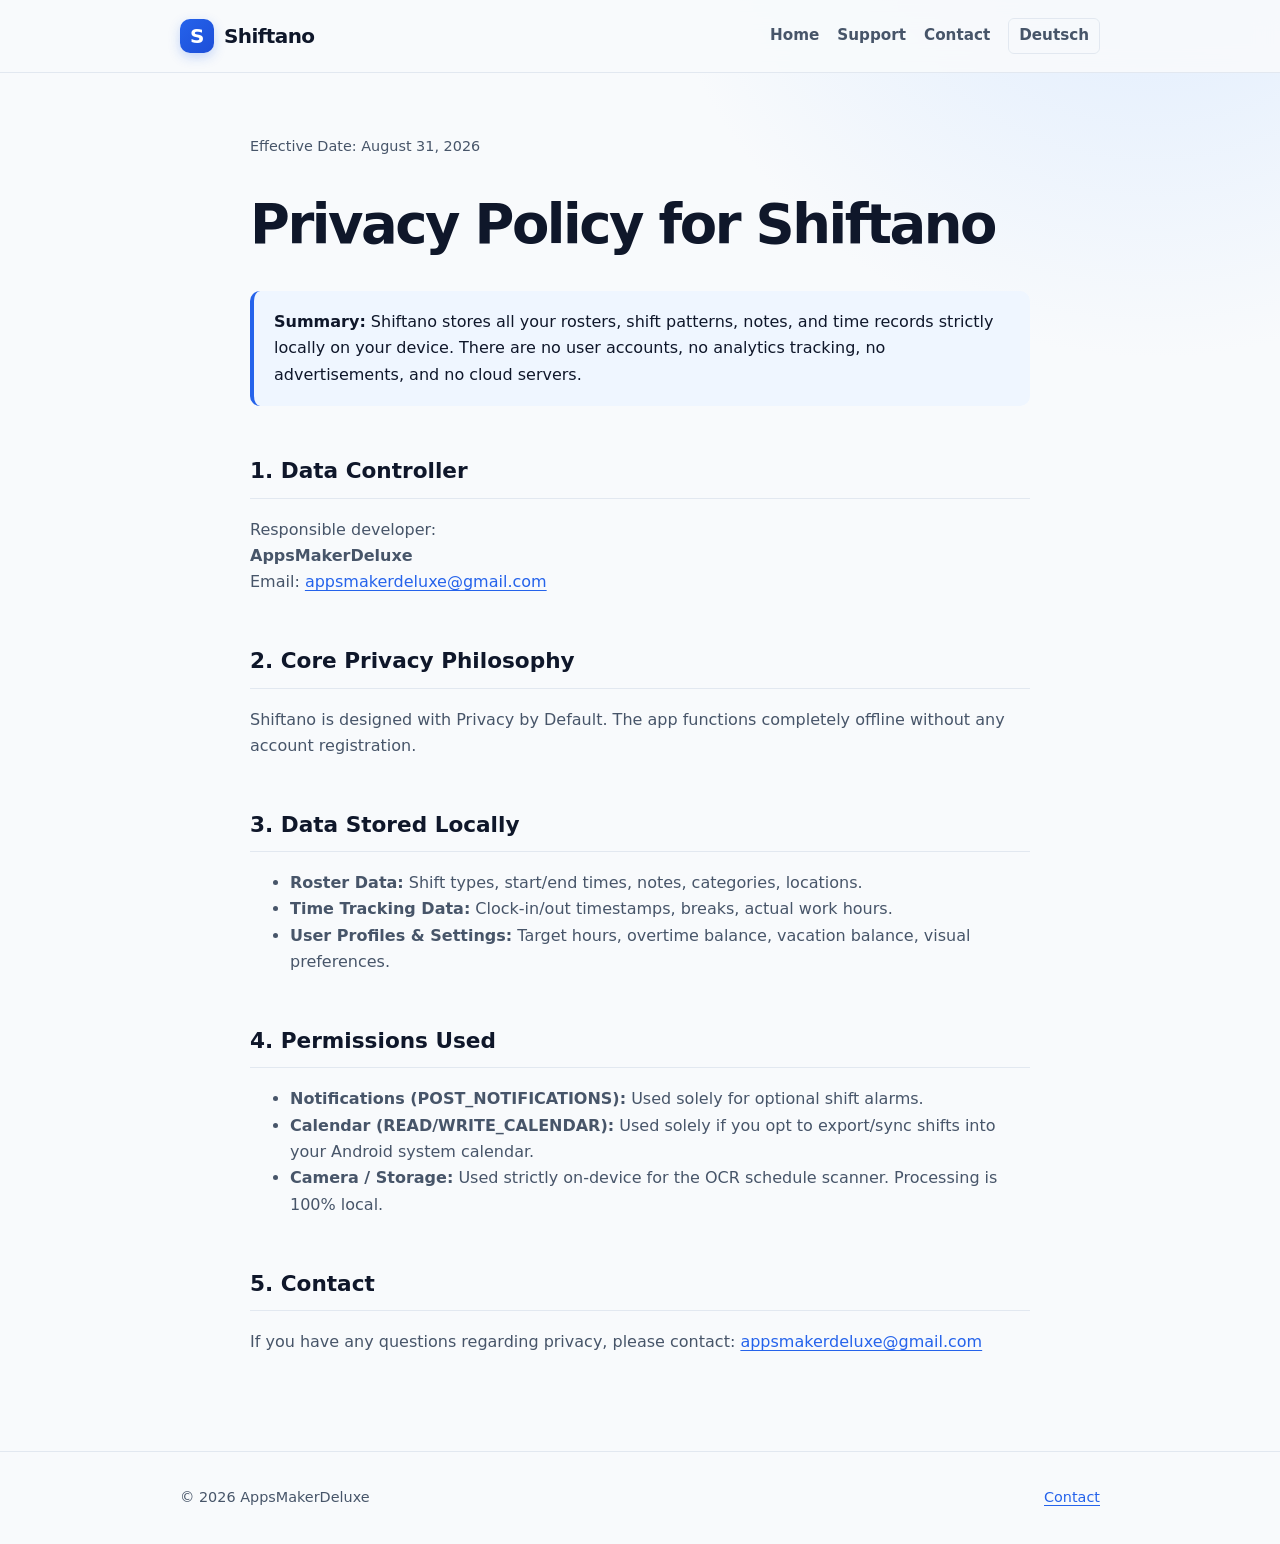
==== en/privacy/shiftano/index.html @ e331d72e "feat: initial Shiftano privacy and support website" ====
<!doctype html>
<html lang="en">
<head>
  <meta charset="utf-8">
  <meta name="viewport" content="width=device-width,initial-scale=1">
  <title>Privacy Policy – Shiftano</title>
  <meta name="description" content="Privacy Policy for Shiftano Android App by AppsMakerDeluxe.">
  <meta name="theme-color" content="#2563eb">
  <link rel="icon" href="../../../assets/favicon.svg" type="image/svg+xml">
  <link rel="stylesheet" href="../../../assets/site.css">
</head>
<body>
  <header class="site-header">
    <div class="wrap">
      <a class="brand" href="../../"><span class="mark">S</span>Shiftano</a>
      <nav class="nav">
        <a href="../../">Home</a>
        <a href="../../support/">Support</a>
        <a href="../../contact/">Contact</a>
        <a class="lang-btn" href="../../../privacy/shiftano/">Deutsch</a>
      </nav>
    </div>
  </header>
  <main class="wrap content">
    <p class="meta">Effective Date: August 31, 2026</p>
    <h1>Privacy Policy for Shiftano</h1>
    
    <div class="notice">
      <strong>Summary:</strong> Shiftano stores all your rosters, shift patterns, notes, and time records strictly locally on your device. There are no user accounts, no analytics tracking, no advertisements, and no cloud servers.
    </div>

    <h2>1. Data Controller</h2>
    <p>Responsible developer:<br>
    <strong>AppsMakerDeluxe</strong><br>
    Email: <a href="mailto:appsmakerdeluxe@gmail.com">appsmakerdeluxe@gmail.com</a></p>

    <h2>2. Core Privacy Philosophy</h2>
    <p>Shiftano is designed with Privacy by Default. The app functions completely offline without any account registration.</p>

    <h2>3. Data Stored Locally</h2>
    <ul>
      <li><strong>Roster Data:</strong> Shift types, start/end times, notes, categories, locations.</li>
      <li><strong>Time Tracking Data:</strong> Clock-in/out timestamps, breaks, actual work hours.</li>
      <li><strong>User Profiles & Settings:</strong> Target hours, overtime balance, vacation balance, visual preferences.</li>
    </ul>

    <h2>4. Permissions Used</h2>
    <ul>
      <li><strong>Notifications (POST_NOTIFICATIONS):</strong> Used solely for optional shift alarms.</li>
      <li><strong>Calendar (READ/WRITE_CALENDAR):</strong> Used solely if you opt to export/sync shifts into your Android system calendar.</li>
      <li><strong>Camera / Storage:</strong> Used strictly on-device for the OCR schedule scanner. Processing is 100% local.</li>
    </ul>

    <h2>5. Contact</h2>
    <p>If you have any questions regarding privacy, please contact: <a href="mailto:appsmakerdeluxe@gmail.com">appsmakerdeluxe@gmail.com</a></p>
  </main>
  <footer class="site-footer">
    <div class="wrap">
      <span>© 2026 AppsMakerDeluxe</span>
      <a href="../../contact/">Contact</a>
    </div>
  </footer>
</body>
</html>
---- assets/site.css ----
:root {
  color-scheme: light dark;
  --bg: #f8fafc;
  --surface: #ffffff;
  --ink: #0f172a;
  --muted: #475569;
  --line: #e2e8f0;
  --primary: #2563eb;
  --primary-light: #eff6ff;
  --primary-dark: #1d4ed8;
  --accent: #3b82f6;
  --focus: #2563eb;
}
* { box-sizing: border-box; }
body {
  margin: 0;
  background: radial-gradient(circle at 90% -10%, #dbeafe 0, transparent 32rem), var(--bg);
  color: var(--ink);
  font: 16px/1.65 system-ui, -apple-system, 'Segoe UI', Roboto, sans-serif;
}
a { color: var(--primary); text-underline-offset: .18em; }
a:focus-visible { outline: 3px solid var(--focus); outline-offset: 3px; }
.wrap { width: min(100% - 32px, 920px); margin: auto; }
.site-header {
  border-bottom: 1px solid var(--line);
  background: color-mix(in srgb, var(--bg) 92%, transparent);
  backdrop-filter: blur(12px);
  position: sticky;
  top: 0;
  z-index: 10;
}
.site-header .wrap {
  display: flex;
  align-items: center;
  justify-content: space-between;
  gap: 20px;
  min-height: 72px;
}
.brand {
  display: flex;
  align-items: center;
  font-weight: 850;
  letter-spacing: -.03em;
  color: var(--ink);
  text-decoration: none;
  font-size: 1.25rem;
}
.mark {
  display: inline-grid;
  place-items: center;
  width: 34px;
  height: 34px;
  margin-right: 10px;
  border-radius: 10px;
  background: linear-gradient(135deg, #2563eb, #1d4ed8);
  color: #ffffff;
  font-size: 20px;
  font-weight: 900;
  box-shadow: 0 4px 12px rgba(37, 99, 235, 0.25);
}
.nav { display: flex; flex-wrap: wrap; align-items: center; gap: 18px; }
.nav a { font-size: .95rem; font-weight: 600; text-decoration: none; color: var(--muted); }
.nav a:hover { color: var(--primary); }
.lang-btn {
  font-size: .85rem;
  padding: 4px 10px;
  border: 1px solid var(--line);
  border-radius: 6px;
  text-decoration: none;
  color: var(--ink);
}
.hero { padding: 80px 0 48px; }
.eyebrow {
  color: var(--primary);
  font-size: .82rem;
  font-weight: 850;
  letter-spacing: .14em;
  text-transform: uppercase;
}
.hero h1 {
  max-width: 780px;
  margin: .45rem 0 1rem;
  font-size: clamp(2.4rem, 8vw, 4.4rem);
  line-height: 1.05;
  letter-spacing: -.055em;
}
.lead { max-width: 680px; color: var(--muted); font-size: 1.22rem; }
.actions { display: flex; flex-wrap: gap; gap: 12px; margin-top: 28px; }
.button {
  display: inline-block;
  padding: 12px 24px;
  border: 1px solid var(--primary);
  border-radius: 999px;
  background: var(--primary);
  color: #ffffff;
  font-weight: 700;
  text-decoration: none;
  transition: transform .15s ease, box-shadow .15s ease;
}
.button:hover {
  transform: translateY(-1px);
  box-shadow: 0 6px 20px rgba(37, 99, 235, 0.3);
}
.button.secondary { background: transparent; color: var(--primary); }
.grid {
  display: grid;
  grid-template-columns: repeat(3, minmax(0, 1fr));
  gap: 18px;
  padding: 32px 0 64px;
}
.card {
  padding: 24px;
  border: 1px solid var(--line);
  border-radius: 20px;
  background: var(--surface);
  box-shadow: 0 8px 24px rgba(15, 23, 42, 0.04);
}
.card h2 { margin-top: 0; font-size: 1.18rem; color: var(--ink); }
.card p { margin-bottom: 0; color: var(--muted); font-size: .96rem; }
.content { padding: 48px 0 80px; max-width: 780px; }
.content h1 { font-size: clamp(2.2rem, 6vw, 3.4rem); line-height: 1.08; letter-spacing: -.045em; }
.content h2 { margin-top: 2.2em; font-size: 1.35rem; border-bottom: 1px solid var(--line); padding-bottom: .4em; }
.content h3 { margin-top: 1.5em; font-size: 1.15rem; }
.content p, .content li { color: var(--muted); }
.notice {
  padding: 18px 20px;
  border-left: 4px solid var(--primary);
  border-radius: 10px;
  background: var(--primary-light);
  color: var(--ink);
  margin: 24px 0;
}
.meta { font-size: .9rem; color: var(--muted); margin-bottom: 24px; }
.site-footer {
  padding: 34px 0;
  border-top: 1px solid var(--line);
  color: var(--muted);
  font-size: .9rem;
}
.site-footer .wrap {
  display: flex;
  justify-content: space-between;
  align-items: center;
  flex-wrap: wrap;
  gap: 12px;
}
@media(max-width: 700px) {
  .site-header .wrap { padding-block: 12px; align-items: flex-start; flex-direction: column; }
  .hero { padding-top: 40px; }
  .grid { grid-template-columns: 1fr; }
}
@media(prefers-color-scheme: dark) {
  :root {
    --bg: #090d16;
    --surface: #0f172a;
    --ink: #f8fafc;
    --muted: #94a3b8;
    --line: #1e293b;
    --primary: #60a5fa;
    --primary-light: #1e293b;
    --primary-dark: #3b82f6;
    --focus: #93c5fd;
  }
  .card { box-shadow: none; }
}
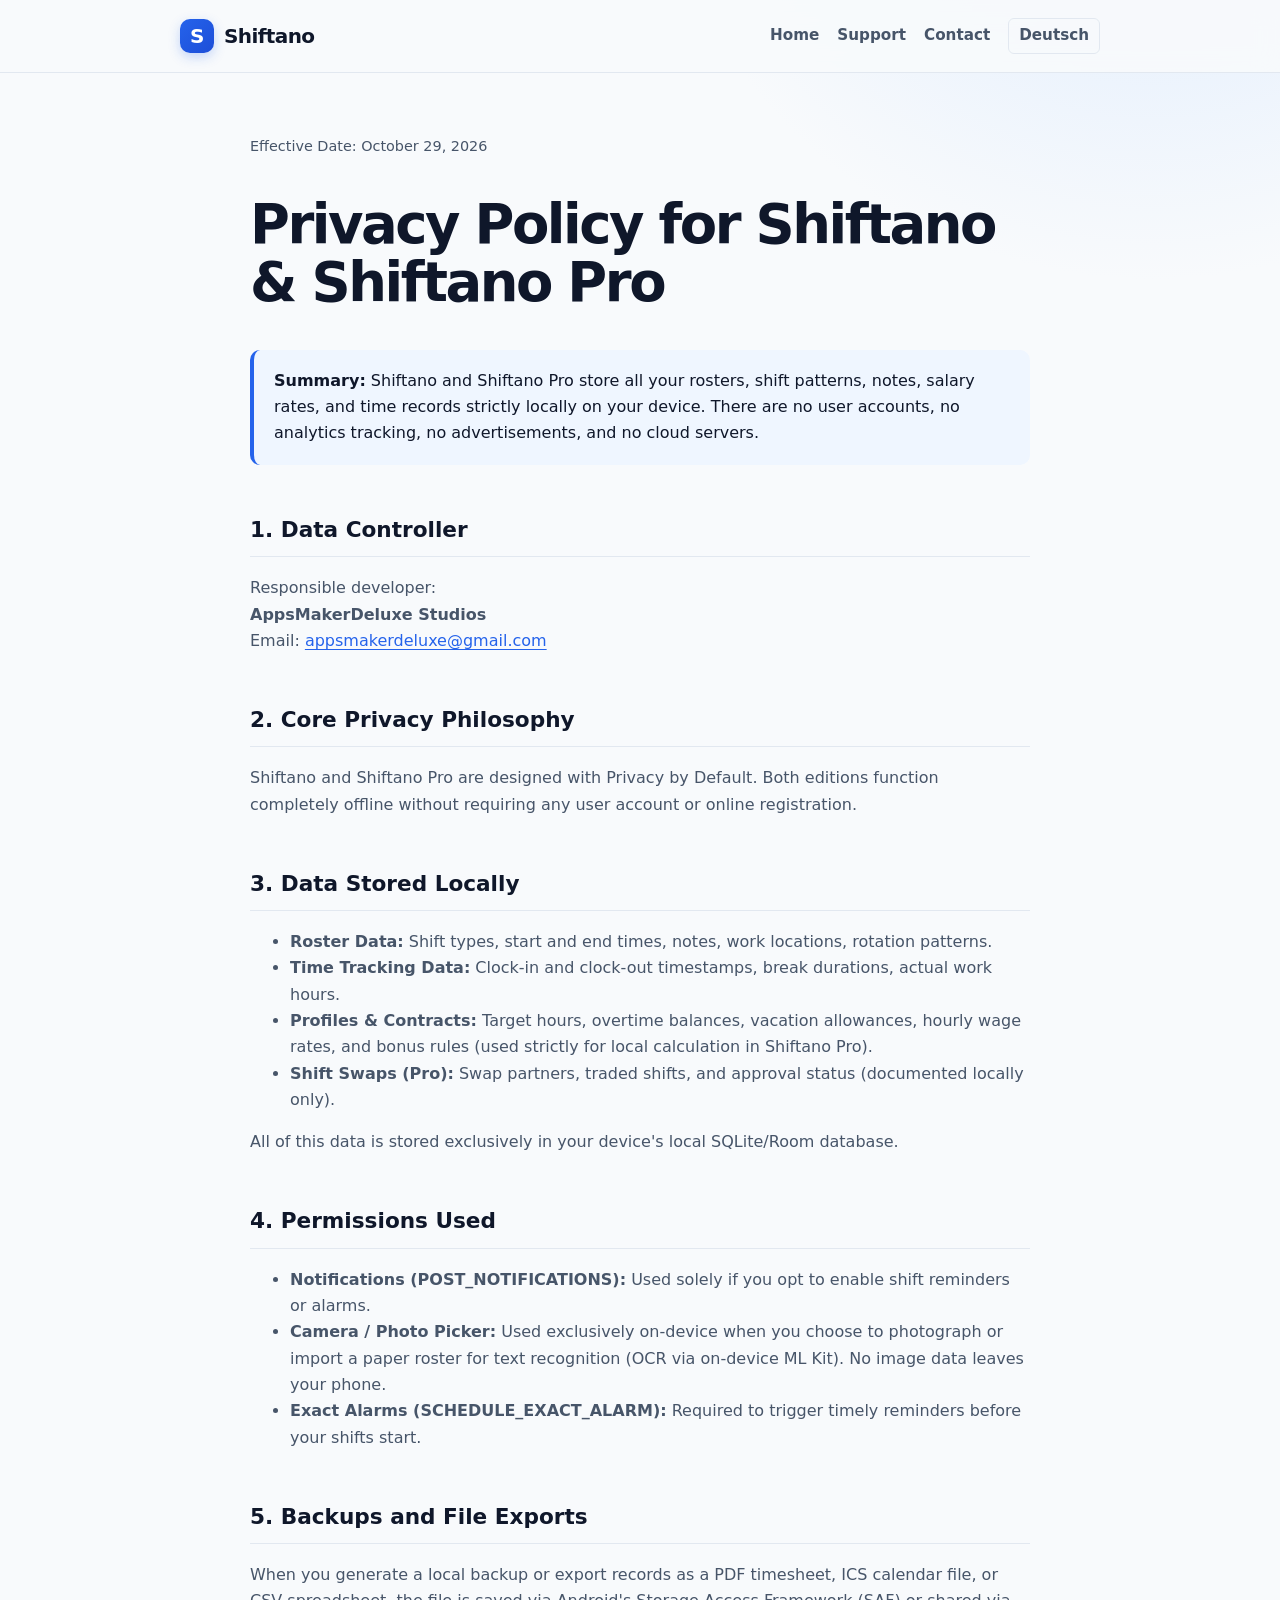
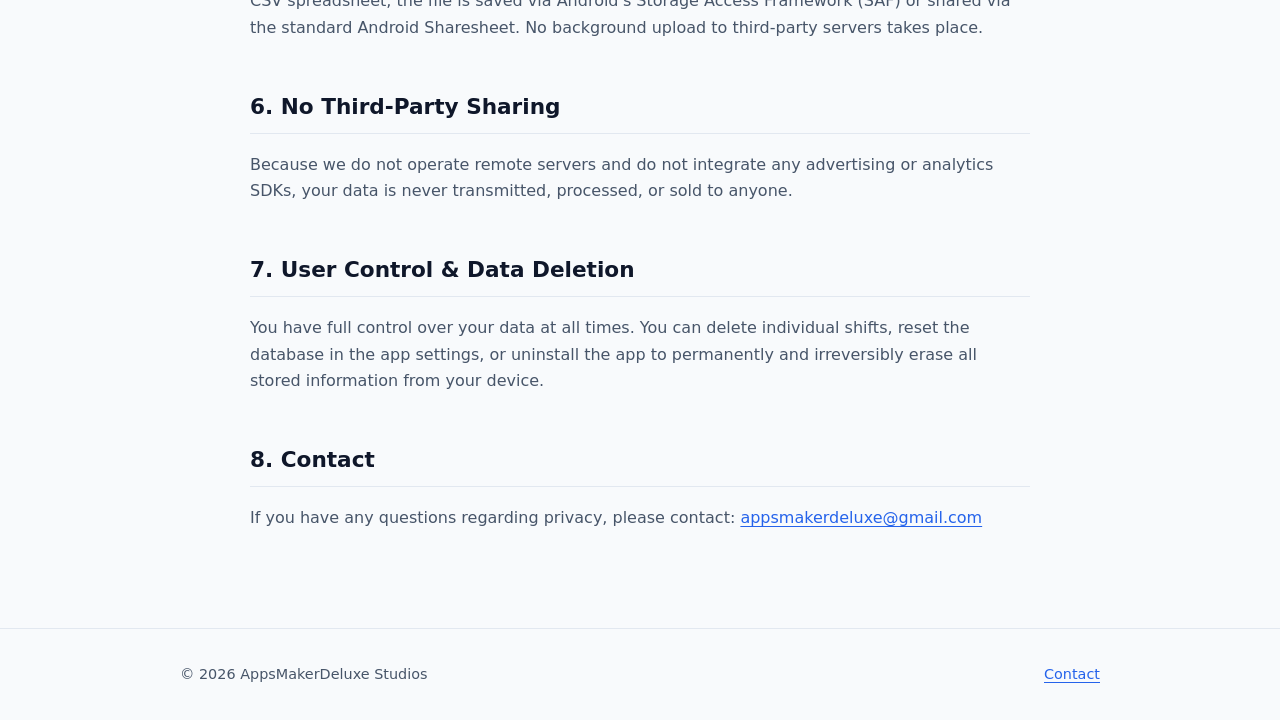
==== commit 839b0215: "Update privacy policy to cover Shiftano and Shiftano Pro" ====
--- a/en/privacy/shiftano/index.html
+++ b/en/privacy/shiftano/index.html
@@ -3,8 +3,8 @@
 <head>
   <meta charset="utf-8">
   <meta name="viewport" content="width=device-width,initial-scale=1">
-  <title>Privacy Policy – Shiftano</title>
-  <meta name="description" content="Privacy Policy for Shiftano Android App by AppsMakerDeluxe.">
+  <title>Privacy Policy – Shiftano & Shiftano Pro</title>
+  <meta name="description" content="Privacy Policy for Shiftano and Shiftano Pro Android Apps by AppsMakerDeluxe Studios.">
   <meta name="theme-color" content="#2563eb">
   <link rel="icon" href="../../../assets/favicon.svg" type="image/svg+xml">
   <link rel="stylesheet" href="../../../assets/site.css">
@@ -22,41 +22,52 @@
     </div>
   </header>
   <main class="wrap content">
-    <p class="meta">Effective Date: August 31, 2026</p>
-    <h1>Privacy Policy for Shiftano</h1>
+    <p class="meta">Effective Date: October 29, 2026</p>
+    <h1>Privacy Policy for Shiftano & Shiftano Pro</h1>
     
     <div class="notice">
-      <strong>Summary:</strong> Shiftano stores all your rosters, shift patterns, notes, and time records strictly locally on your device. There are no user accounts, no analytics tracking, no advertisements, and no cloud servers.
+      <strong>Summary:</strong> Shiftano and Shiftano Pro store all your rosters, shift patterns, notes, salary rates, and time records strictly locally on your device. There are no user accounts, no analytics tracking, no advertisements, and no cloud servers.
     </div>
 
     <h2>1. Data Controller</h2>
     <p>Responsible developer:<br>
-    <strong>AppsMakerDeluxe</strong><br>
+    <strong>AppsMakerDeluxe Studios</strong><br>
     Email: <a href="mailto:appsmakerdeluxe@gmail.com">appsmakerdeluxe@gmail.com</a></p>
 
     <h2>2. Core Privacy Philosophy</h2>
-    <p>Shiftano is designed with Privacy by Default. The app functions completely offline without any account registration.</p>
+    <p>Shiftano and Shiftano Pro are designed with Privacy by Default. Both editions function completely offline without requiring any user account or online registration.</p>
 
     <h2>3. Data Stored Locally</h2>
     <ul>
-      <li><strong>Roster Data:</strong> Shift types, start/end times, notes, categories, locations.</li>
-      <li><strong>Time Tracking Data:</strong> Clock-in/out timestamps, breaks, actual work hours.</li>
-      <li><strong>User Profiles & Settings:</strong> Target hours, overtime balance, vacation balance, visual preferences.</li>
+      <li><strong>Roster Data:</strong> Shift types, start and end times, notes, work locations, rotation patterns.</li>
+      <li><strong>Time Tracking Data:</strong> Clock-in and clock-out timestamps, break durations, actual work hours.</li>
+      <li><strong>Profiles & Contracts:</strong> Target hours, overtime balances, vacation allowances, hourly wage rates, and bonus rules (used strictly for local calculation in Shiftano Pro).</li>
+      <li><strong>Shift Swaps (Pro):</strong> Swap partners, traded shifts, and approval status (documented locally only).</li>
     </ul>
+    <p>All of this data is stored exclusively in your device's local SQLite/Room database.</p>
 
     <h2>4. Permissions Used</h2>
     <ul>
-      <li><strong>Notifications (POST_NOTIFICATIONS):</strong> Used solely for optional shift alarms.</li>
-      <li><strong>Calendar (READ/WRITE_CALENDAR):</strong> Used solely if you opt to export/sync shifts into your Android system calendar.</li>
-      <li><strong>Camera / Storage:</strong> Used strictly on-device for the OCR schedule scanner. Processing is 100% local.</li>
+      <li><strong>Notifications (POST_NOTIFICATIONS):</strong> Used solely if you opt to enable shift reminders or alarms.</li>
+      <li><strong>Camera / Photo Picker:</strong> Used exclusively on-device when you choose to photograph or import a paper roster for text recognition (OCR via on-device ML Kit). No image data leaves your phone.</li>
+      <li><strong>Exact Alarms (SCHEDULE_EXACT_ALARM):</strong> Required to trigger timely reminders before your shifts start.</li>
     </ul>
 
-    <h2>5. Contact</h2>
+    <h2>5. Backups and File Exports</h2>
+    <p>When you generate a local backup or export records as a PDF timesheet, ICS calendar file, or CSV spreadsheet, the file is saved via Android's Storage Access Framework (SAF) or shared via the standard Android Sharesheet. No background upload to third-party servers takes place.</p>
+
+    <h2>6. No Third-Party Sharing</h2>
+    <p>Because we do not operate remote servers and do not integrate any advertising or analytics SDKs, your data is never transmitted, processed, or sold to anyone.</p>
+
+    <h2>7. User Control & Data Deletion</h2>
+    <p>You have full control over your data at all times. You can delete individual shifts, reset the database in the app settings, or uninstall the app to permanently and irreversibly erase all stored information from your device.</p>
+
+    <h2>8. Contact</h2>
     <p>If you have any questions regarding privacy, please contact: <a href="mailto:appsmakerdeluxe@gmail.com">appsmakerdeluxe@gmail.com</a></p>
   </main>
   <footer class="site-footer">
     <div class="wrap">
-      <span>© 2026 AppsMakerDeluxe</span>
+      <span>© 2026 AppsMakerDeluxe Studios</span>
       <a href="../../contact/">Contact</a>
     </div>
   </footer>
